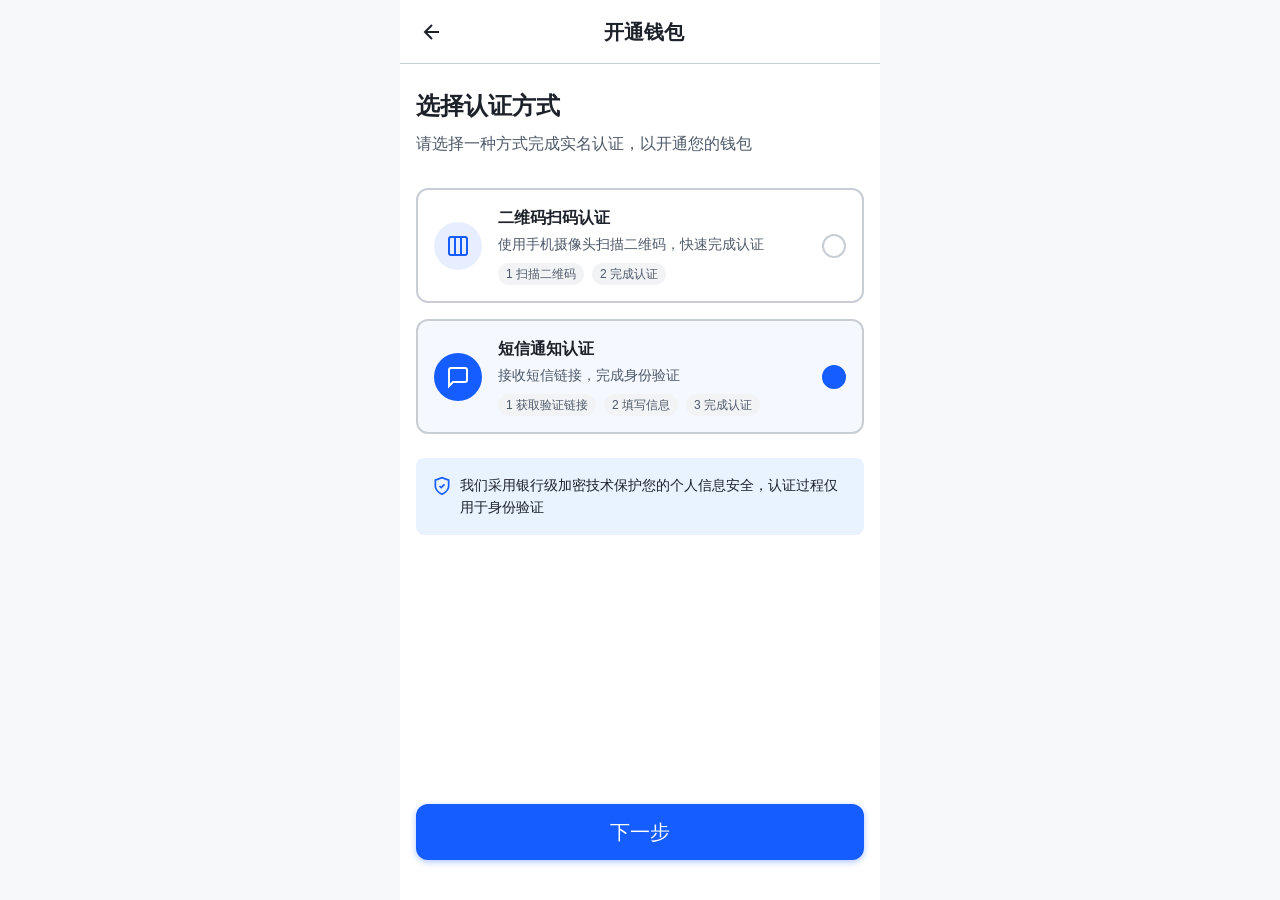
==== pages/index.html @ dfcf6445 "Initial commit: 钱包开通短信认证UI原型" ====
<!DOCTYPE html>
<html lang="zh-CN">
<head>
    <meta charset="UTF-8">
    <meta name="viewport" content="width=device-width, initial-scale=1.0">
    <title>开通钱包 - 选择认证方式</title>
    <link rel="stylesheet" href="../styles/main.css">
</head>
<body>
    <div class="container">
        <!-- 头部导航 -->
        <header class="header">
            <button class="back-btn" id="backBtn">
                <svg width="24" height="24" viewBox="0 0 24 24" fill="none" stroke="currentColor" stroke-width="2">
                    <path d="M19 12H5M12 19l-7-7 7-7"/>
                </svg>
            </button>
            <h1 class="header-title">开通钱包</h1>
            <div class="header-placeholder"></div>
        </header>

        <!-- 内容区域 -->
        <main class="content">
            <div class="section">
                <h2 class="page-title">选择认证方式</h2>
                <p class="page-subtitle">请选择一种方式完成实名认证，以开通您的钱包</p>

                <!-- 认证方式选项 -->
                <div class="auth-options">
                    <!-- 二维码扫码认证 -->
                    <label class="auth-option-card">
                        <input type="radio" name="authMethod" value="qrcode" class="auth-radio">
                        <div class="option-content">
                            <div class="option-icon qrcode-icon">
                                <svg width="24" height="24" viewBox="0 0 24 24" fill="none" stroke="currentColor" stroke-width="2">
                                    <rect x="3" y="3" width="18" height="18" rx="2" ry="2"/>
                                    <line x1="9" y1="3" x2="9" y2="21"/>
                                    <line x1="15" y1="3" x2="15" y2="21"/>
                                </svg>
                            </div>
                            <div class="option-info">
                                <h3 class="option-title">二维码扫码认证</h3>
                                <p class="option-desc">使用手机摄像头扫描二维码，快速完成认证</p>
                                <div class="option-steps">
                                    <span class="step-tag">1 扫描二维码</span>
                                    <span class="step-tag">2 完成认证</span>
                                </div>
                            </div>
                            <div class="radio-indicator"></div>
                        </div>
                    </label>

                    <!-- 短信通知认证 -->
                    <label class="auth-option-card">
                        <input type="radio" name="authMethod" value="sms" class="auth-radio" checked>
                        <div class="option-content">
                            <div class="option-icon sms-icon">
                                <svg width="24" height="24" viewBox="0 0 24 24" fill="none" stroke="currentColor" stroke-width="2">
                                    <path d="M21 15a2 2 0 0 1-2 2H7l-4 4V5a2 2 0 0 1 2-2h14a2 2 0 0 1 2 2z"/>
                                </svg>
                            </div>
                            <div class="option-info">
                                <h3 class="option-title">短信通知认证</h3>
                                <p class="option-desc">接收短信链接，完成身份验证</p>
                                <div class="option-steps">
                                    <span class="step-tag">1 获取验证链接</span>
                                    <span class="step-tag">2 填写信息</span>
                                    <span class="step-tag">3 完成认证</span>
                                </div>
                            </div>
                            <div class="radio-indicator"></div>
                        </div>
                    </label>
                </div>

                <!-- 安全提示 -->
                <div class="security-tip">
                    <svg width="20" height="20" viewBox="0 0 24 24" fill="none" stroke="currentColor" stroke-width="2">
                        <path d="M12 22s8-4 8-10V5l-8-3-8 3v7c0 6 8 10 8 10z"/>
                        <path d="M9 12l2 2 4-4"/>
                    </svg>
                    <p>我们采用银行级加密技术保护您的个人信息安全，认证过程仅用于身份验证</p>
                </div>
            </div>

            <!-- 底部按钮 -->
            <footer class="footer">
                <button class="next-btn disabled" id="nextBtn" disabled>下一步</button>
            </footer>
        </main>
    </div>

    <script src="../scripts/main.js"></script>
</body>
</html>
---- styles/main.css ----
/* ============================================
   设计系统 Token - 基于企业级财务产品规范
   ============================================ */

:root {
    /* 颜色系统 */
    --color-primary: #165DFF;
    --color-success: #00B42A;
    --color-warning: #FF7D00;
    --color-error: #F53F3F;
    --color-text-primary: #1D2129;
    --color-text-secondary: #4E5969;
    --color-text-placeholder: #C9CDD4;
    --color-border: #C9CDD4;
    --color-bg-light: #F2F3F5;
    --color-bg-page: #F7F8FA;
    --color-bg-card: #FFFFFF;
    --color-info-bg: #FCF6D8;
    --color-security-bg: #E8F3FF;

    /* 圆角 */
    --radius-sm: 6px;
    --radius-md: 8px;
    --radius-lg: 12px;
    --radius-full: 9999px;

    /* 阴影 */
    --shadow-card: 0 2px 14px 0 rgba(0, 0, 0, 0.06);
    --shadow-btn: 0 2px 6px 0 rgba(22, 93, 255, 0.35);

    /* 间距 */
    --spacing-xs: 4px;
    --spacing-sm: 8px;
    --spacing-md: 16px;
    --spacing-lg: 24px;
    --spacing-xl: 32px;

    /* 字体 */
    --font-size-xs: 12px;
    --font-size-sm: 14px;
    --font-size-md: 16px;
    --font-size-lg: 20px;
    --font-size-xl: 24px;
    --font-weight-normal: 400;
    --font-weight-medium: 500;
    --font-weight-semibold: 600;
    --font-weight-bold: 700;

    /* 过渡 */
    --transition-fast: 0.16s ease;
    --transition-normal: 0.24s ease;
}

/* ============================================
   基础重置
   ============================================ */

* {
    margin: 0;
    padding: 0;
    box-sizing: border-box;
}

body {
    font-family: -apple-system, BlinkMacSystemFont, "Segoe UI", Roboto, "Helvetica Neue", Arial, sans-serif;
    background-color: var(--color-bg-page);
    color: var(--color-text-primary);
    font-size: var(--font-size-md);
    line-height: 1.5;
    -webkit-font-smoothing: antialiased;
    -moz-osx-font-smoothing: grayscale;
}

/* ============================================
   容器布局
   ============================================ */

.container {
    min-height: 100vh;
    display: flex;
    flex-direction: column;
    max-width: 480px;
    margin: 0 auto;
    background-color: var(--color-bg-card);
}

/* ============================================
   头部导航
   ============================================ */

.header {
    display: flex;
    align-items: center;
    justify-content: space-between;
    padding: var(--spacing-md) var(--spacing-md);
    background-color: var(--color-bg-card);
    border-bottom: 1px solid var(--color-border);
    height: 64px;
}

.back-btn {
    background: none;
    border: none;
    padding: var(--spacing-xs);
    cursor: pointer;
    color: var(--color-text-primary);
    border-radius: var(--radius-sm);
    display: flex;
    align-items: center;
    justify-content: center;
    transition: background-color var(--transition-fast);
}

.back-btn:hover {
    background-color: var(--color-bg-light);
}

.header-title {
    font-size: var(--font-size-lg);
    font-weight: var(--font-weight-semibold);
    color: var(--color-text-primary);
}

.header-placeholder {
    width: 24px;
}

/* ============================================
   内容区域
   ============================================ */

.content {
    flex: 1;
    padding: var(--spacing-lg) var(--spacing-md);
    display: flex;
    flex-direction: column;
}

.section {
    flex: 1;
}

.page-title {
    font-size: var(--font-size-xl);
    font-weight: var(--font-weight-bold);
    color: var(--color-text-primary);
    margin-bottom: var(--spacing-sm);
}

.page-subtitle {
    font-size: var(--font-size-md);
    color: var(--color-text-secondary);
    margin-bottom: var(--spacing-xl);
}

.main-title {
    font-size: var(--font-size-xl);
    font-weight: var(--font-weight-bold);
    color: var(--color-text-primary);
    text-align: center;
    margin-bottom: var(--spacing-sm);
}

.sub-title {
    font-size: var(--font-size-md);
    color: var(--color-text-secondary);
    text-align: center;
    margin-bottom: var(--spacing-lg);
}

/* ============================================
   认证选项卡片
   ============================================ */

.auth-options {
    display: flex;
    flex-direction: column;
    gap: var(--spacing-md);
    margin-bottom: var(--spacing-lg);
}

.auth-option-card {
    border: 2px solid var(--color-border);
    border-radius: var(--radius-lg);
    cursor: pointer;
    transition: all var(--transition-fast);
    overflow: hidden;
}

.auth-option-card:hover {
    border-color: var(--color-primary);
    background-color: rgba(22, 93, 255, 0.02);
}

.auth-option-card input.auth-radio {
    display: none;
}

.auth-option-card input.auth-radio:checked + .option-content {
    background-color: rgba(22, 93, 255, 0.04);
}

.auth-option-card input.auth-radio:checked ~ .option-content .radio-indicator {
    background-color: var(--color-primary);
    border-color: var(--color-primary);
}

.auth-option-card input.auth-radio:checked ~ .option-content .option-icon {
    background-color: var(--color-primary);
    color: white;
}

.option-content {
    display: flex;
    align-items: center;
    gap: var(--spacing-md);
    padding: var(--spacing-md);
    transition: background-color var(--transition-fast);
}

.option-icon {
    width: 48px;
    height: 48px;
    border-radius: 50%;
    background-color: rgba(22, 93, 255, 0.1);
    color: var(--color-primary);
    display: flex;
    align-items: center;
    justify-content: center;
    flex-shrink: 0;
    transition: all var(--transition-fast);
}

.option-info {
    flex: 1;
}

.option-title {
    font-size: var(--font-size-md);
    font-weight: var(--font-weight-semibold);
    color: var(--color-text-primary);
    margin-bottom: var(--spacing-xs);
}

.option-desc {
    font-size: var(--font-size-sm);
    color: var(--color-text-secondary);
    margin-bottom: var(--spacing-sm);
}

.option-steps {
    display: flex;
    gap: var(--spacing-sm);
    flex-wrap: wrap;
}

.step-tag {
    font-size: var(--font-size-xs);
    color: var(--color-text-secondary);
    background-color: var(--color-bg-light);
    padding: 2px 8px;
    border-radius: var(--radius-full);
}

.radio-indicator {
    width: 24px;
    height: 24px;
    border-radius: 50%;
    border: 2px solid var(--color-border);
    background-color: var(--color-bg-card);
    flex-shrink: 0;
    transition: all var(--transition-fast);
}

/* ============================================
   安全提示
   ============================================ */

.security-tip {
    display: flex;
    align-items: flex-start;
    gap: var(--spacing-sm);
    background-color: var(--color-security-bg);
    padding: var(--spacing-md);
    border-radius: var(--radius-md);
    margin-bottom: var(--spacing-xl);
}

.security-tip svg {
    color: var(--color-primary);
    flex-shrink: 0;
    margin-top: 2px;
}

.security-tip p {
    font-size: var(--font-size-sm);
    color: var(--color-text-primary);
    line-height: 1.6;
}

/* ============================================
   短信认证成功页面样式
   ============================================ */

.sms-result-section {
    display: flex;
    flex-direction: column;
    align-items: center;
    padding-top: var(--spacing-xl);
}

.success-circle {
    width: 120px;
    height: 120px;
    border-radius: 50%;
    background-color: rgba(0, 180, 42, 0.1);
    display: flex;
    align-items: center;
    justify-content: center;
    margin-bottom: var(--spacing-lg);
    color: var(--color-success);
}

.success-circle svg {
    stroke-width: 2.5;
}

.phone-number {
    font-size: var(--font-size-lg);
    font-weight: var(--font-weight-semibold);
    color: var(--color-text-primary);
    margin-bottom: var(--spacing-lg);
    letter-spacing: 2px;
}

.expire-info {
    font-size: var(--font-size-sm);
    color: var(--color-text-secondary);
    margin-bottom: var(--spacing-xl);
}

.action-buttons {
    width: 100%;
    display: flex;
    flex-direction: column;
    gap: var(--spacing-md);
    margin-bottom: var(--spacing-xl);
}

/* ============================================
   过期页面样式
   ============================================ */

.expired-section {
    display: flex;
    flex-direction: column;
    align-items: center;
    padding-top: var(--spacing-xl);
}

.error-circle {
    width: 100px;
    height: 100px;
    border-radius: 50%;
    background-color: rgba(245, 63, 63, 0.1);
    display: flex;
    align-items: center;
    justify-content: center;
    margin-bottom: var(--spacing-lg);
    color: var(--color-error);
}

/* ============================================
   按钮样式
   ============================================ */

.footer {
    padding: var(--spacing-md) 0;
    margin-top: auto;
}

.next-btn {
    width: 100%;
    height: 56px;
    font-size: var(--font-size-lg);
    font-weight: var(--font-weight-medium);
    border: none;
    border-radius: var(--radius-lg);
    cursor: pointer;
    transition: all var(--transition-fast);
}

.next-btn:not(.disabled) {
    background-color: var(--color-primary);
    color: white;
    box-shadow: var(--shadow-btn);
}

.next-btn:not(.disabled):hover {
    background-color: #0E42CB;
}

.next-btn.disabled {
    background-color: var(--color-border);
    color: var(--color-text-placeholder);
    cursor: not-allowed;
}

.primary-btn {
    width: 100%;
    height: 52px;
    font-size: var(--font-size-md);
    font-weight: var(--font-weight-medium);
    background-color: var(--color-primary);
    color: white;
    border: none;
    border-radius: var(--radius-md);
    cursor: pointer;
    display: flex;
    align-items: center;
    justify-content: center;
    gap: var(--spacing-sm);
    transition: background-color var(--transition-fast);
    box-shadow: var(--shadow-btn);
}

.primary-btn:hover {
    background-color: #0E42CB;
}

.primary-btn.full-width {
    width: 100%;
}

.primary-btn .btn-subtitle {
    display: block;
    font-size: var(--font-size-xs);
    font-weight: var(--font-weight-normal);
    opacity: 0.8;
}

.outline-btn {
    width: 100%;
    height: 52px;
    font-size: var(--font-size-md);
    font-weight: var(--font-weight-medium);
    background-color: transparent;
    color: var(--color-text-primary);
    border: 1px solid var(--color-border);
    border-radius: var(--radius-md);
    cursor: pointer;
    display: flex;
    align-items: center;
    justify-content: center;
    gap: var(--spacing-sm);
    transition: all var(--transition-fast);
}

.outline-btn:hover:not(:disabled) {
    border-color: var(--color-primary);
    color: var(--color-primary);
    background-color: rgba(22, 93, 255, 0.02);
}

.outline-btn:disabled {
    color: var(--color-text-placeholder);
    cursor: not-allowed;
}

.outline-btn.full-width {
    width: 100%;
}

.countdown {
    color: var(--color-text-secondary);
}

/* ============================================
   信息提示框
   ============================================ */

.info-tip {
    width: 100%;
    display: flex;
    align-items: flex-start;
    gap: var(--spacing-sm);
    background-color: var(--color-info-bg);
    padding: var(--spacing-md);
    border-radius: var(--radius-md);
}

.info-tip svg {
    color: var(--color-warning);
    flex-shrink: 0;
    margin-top: 2px;
}

.info-tip p {
    font-size: var(--font-size-sm);
    color: var(--color-text-primary);
    line-height: 1.6;
}

/* ============================================
   帮助底部
   ============================================ */

.help-footer {
    margin-top: var(--spacing-xl);
    text-align: center;
}

.help-footer p {
    font-size: var(--font-size-sm);
    color: var(--color-text-secondary);
    margin-bottom: var(--spacing-sm);
}

.help-link {
    font-size: var(--font-size-md);
    color: var(--color-primary);
    text-decoration: none;
    font-weight: var(--font-weight-medium);
}

.help-link:hover {
    text-decoration: underline;
}

/* ============================================
   响应式适配
   ============================================ */

@media (max-width: 375px) {
    :root {
        --spacing-xl: 24px;
        --spacing-lg: 20px;
    }
    
    .page-title {
        font-size: 22px;
    }
}
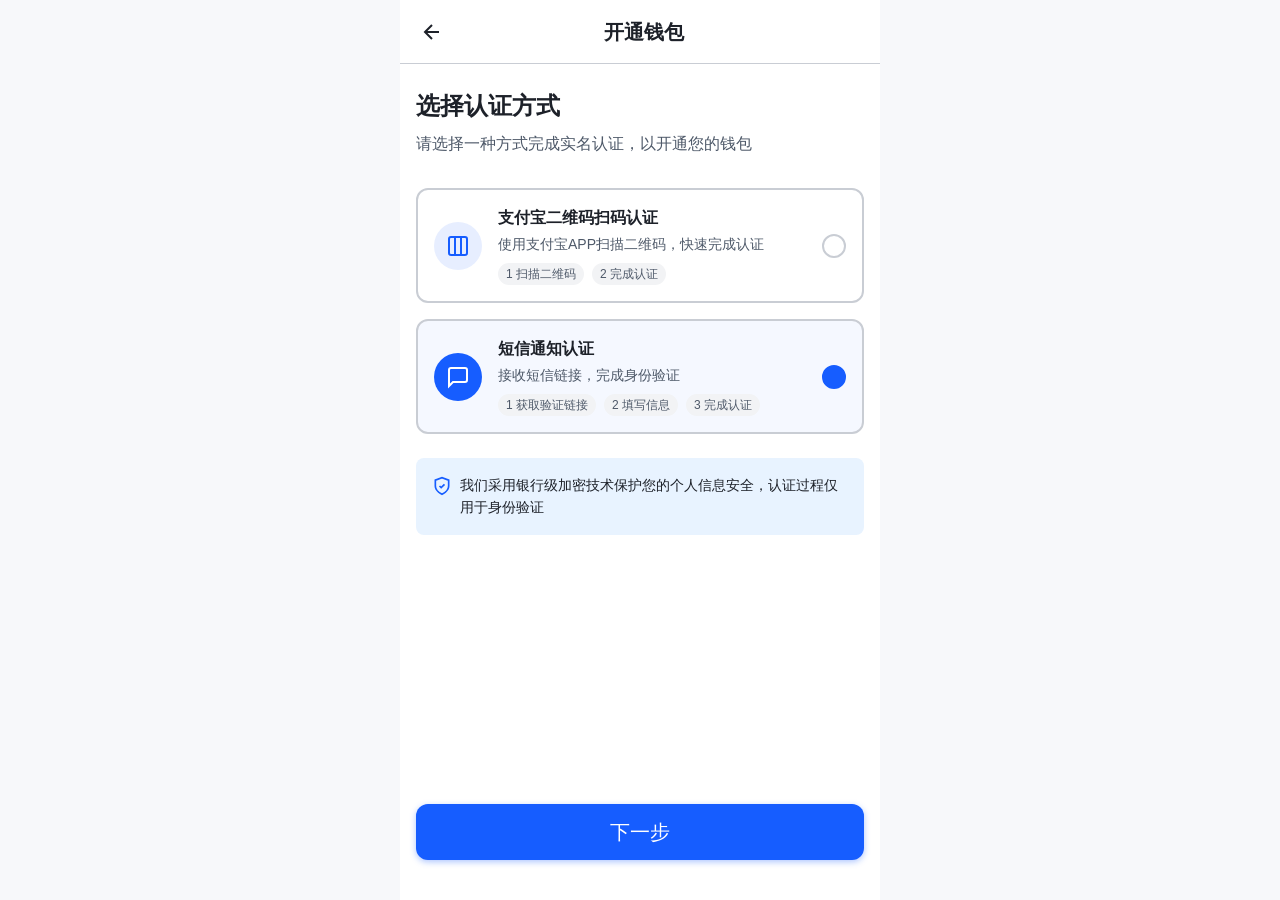
==== commit a1a14185: "更新：1. 二维码扫码认证改为支付宝二维码扫码认证 2. 重发短信按钮仅在链接失效时显示 3. 新增开户成功页面" ====
--- a/pages/index.html
+++ b/pages/index.html
@@ -39,8 +39,8 @@
                                 </svg>
                             </div>
                             <div class="option-info">
-                                <h3 class="option-title">二维码扫码认证</h3>
-                                <p class="option-desc">使用手机摄像头扫描二维码，快速完成认证</p>
+                                <h3 class="option-title">支付宝二维码扫码认证</h3>
+                                <p class="option-desc">使用支付宝APP扫描二维码，快速完成认证</p>
                                 <div class="option-steps">
                                     <span class="step-tag">1 扫描二维码</span>
                                     <span class="step-tag">2 完成认证</span>
--- a/styles/main.css
+++ b/styles/main.css
@@ -528,6 +528,116 @@
 }
 
 /* ============================================
+   开户成功页面样式
+   ============================================ */
+
+.success-section {
+    display: flex;
+    flex-direction: column;
+    align-items: center;
+    padding-top: var(--spacing-xl);
+}
+
+.success-icon-large {
+    width: 120px;
+    height: 120px;
+    margin-bottom: var(--spacing-xl);
+    background-color: var(--color-success);
+    border-radius: 50%;
+    display: flex;
+    align-items: center;
+    justify-content: center;
+    color: white;
+}
+
+.success-icon-large svg {
+    width: 60px;
+    height: 60px;
+    stroke-width: 2.5;
+}
+
+.success-title {
+    font-size: var(--font-size-xl);
+    font-weight: var(--font-weight-semibold);
+    color: var(--color-text-primary);
+    margin-bottom: var(--spacing-sm);
+}
+
+.success-desc {
+    font-size: var(--font-size-md);
+    color: var(--color-text-secondary);
+    margin-bottom: var(--spacing-xl);
+}
+
+.success-info-card {
+    background-color: var(--color-bg-light);
+    border-radius: var(--radius-lg);
+    padding: var(--spacing-lg);
+    margin-bottom: var(--spacing-xl);
+    width: 100%;
+    text-align: left;
+}
+
+.info-row {
+    display: flex;
+    justify-content: space-between;
+    padding: var(--spacing-md) 0;
+    border-bottom: 1px solid var(--color-border);
+}
+
+.info-row:last-child {
+    border-bottom: none;
+}
+
+.info-label {
+    color: var(--color-text-secondary);
+    font-size: var(--font-size-sm);
+}
+
+.info-value {
+    color: var(--color-text-primary);
+    font-weight: var(--font-weight-medium);
+    font-size: var(--font-size-sm);
+}
+
+.next-steps {
+    text-align: left;
+    width: 100%;
+    margin-bottom: var(--spacing-xl);
+}
+
+.steps-title {
+    font-size: var(--font-size-md);
+    font-weight: var(--font-weight-semibold);
+    color: var(--color-text-primary);
+    margin-bottom: var(--spacing-md);
+}
+
+.steps-list {
+    list-style: none;
+    padding: 0;
+}
+
+.steps-list li {
+    color: var(--color-text-secondary);
+    padding: var(--spacing-sm) 0;
+    padding-left: var(--spacing-lg);
+    position: relative;
+}
+
+.steps-list li::before {
+    content: '';
+    position: absolute;
+    left: 0;
+    top: 50%;
+    transform: translateY(-50%);
+    width: 6px;
+    height: 6px;
+    background-color: var(--color-primary);
+    border-radius: 50%;
+}
+
+/* ============================================
    响应式适配
    ============================================ */
 
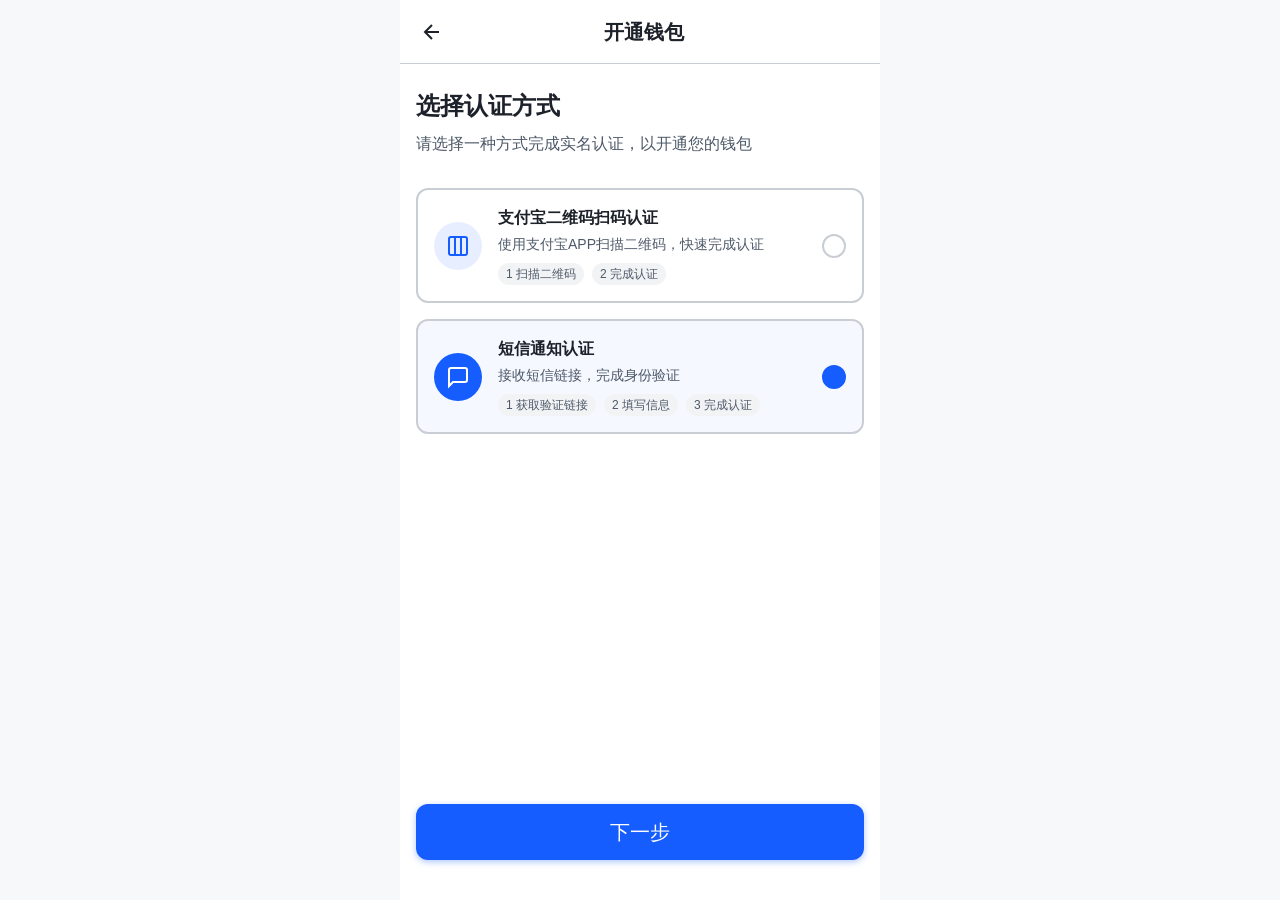
==== commit d36ecc36: "调整：移除选择认证方式页银行级加密提示 & 移除短信认证返回上一步按钮" ====
--- a/pages/index.html
+++ b/pages/index.html
@@ -73,14 +73,6 @@
                     </label>
                 </div>
 
-                <!-- 安全提示 -->
-                <div class="security-tip">
-                    <svg width="20" height="20" viewBox="0 0 24 24" fill="none" stroke="currentColor" stroke-width="2">
-                        <path d="M12 22s8-4 8-10V5l-8-3-8 3v7c0 6 8 10 8 10z"/>
-                        <path d="M9 12l2 2 4-4"/>
-                    </svg>
-                    <p>我们采用银行级加密技术保护您的个人信息安全，认证过程仅用于身份验证</p>
-                </div>
             </div>
 
             <!-- 底部按钮 -->
--- a/styles/main.css
+++ b/styles/main.css
@@ -538,6 +538,40 @@
     padding-top: var(--spacing-xl);
 }
 
+.expired-section {
+    display: flex;
+    flex-direction: column;
+    align-items: center;
+    padding-top: var(--spacing-xl);
+}
+
+.expired-icon {
+    width: 120px;
+    height: 120px;
+    margin-bottom: var(--spacing-xl);
+    background-color: rgba(245, 63, 63, 0.1);
+    border-radius: 50%;
+    display: flex;
+    align-items: center;
+    justify-content: center;
+    color: var(--color-error);
+}
+
+.expired-title {
+    font-size: var(--font-size-lg);
+    font-weight: var(--font-weight-semibold);
+    color: var(--color-text-primary);
+    margin-bottom: var(--spacing-sm);
+}
+
+.expired-desc {
+    font-size: var(--font-size-md);
+    color: var(--color-text-secondary);
+    margin-bottom: var(--spacing-xl);
+    text-align: center;
+    padding: 0 var(--spacing-lg);
+}
+
 .success-icon-large {
     width: 120px;
     height: 120px;
